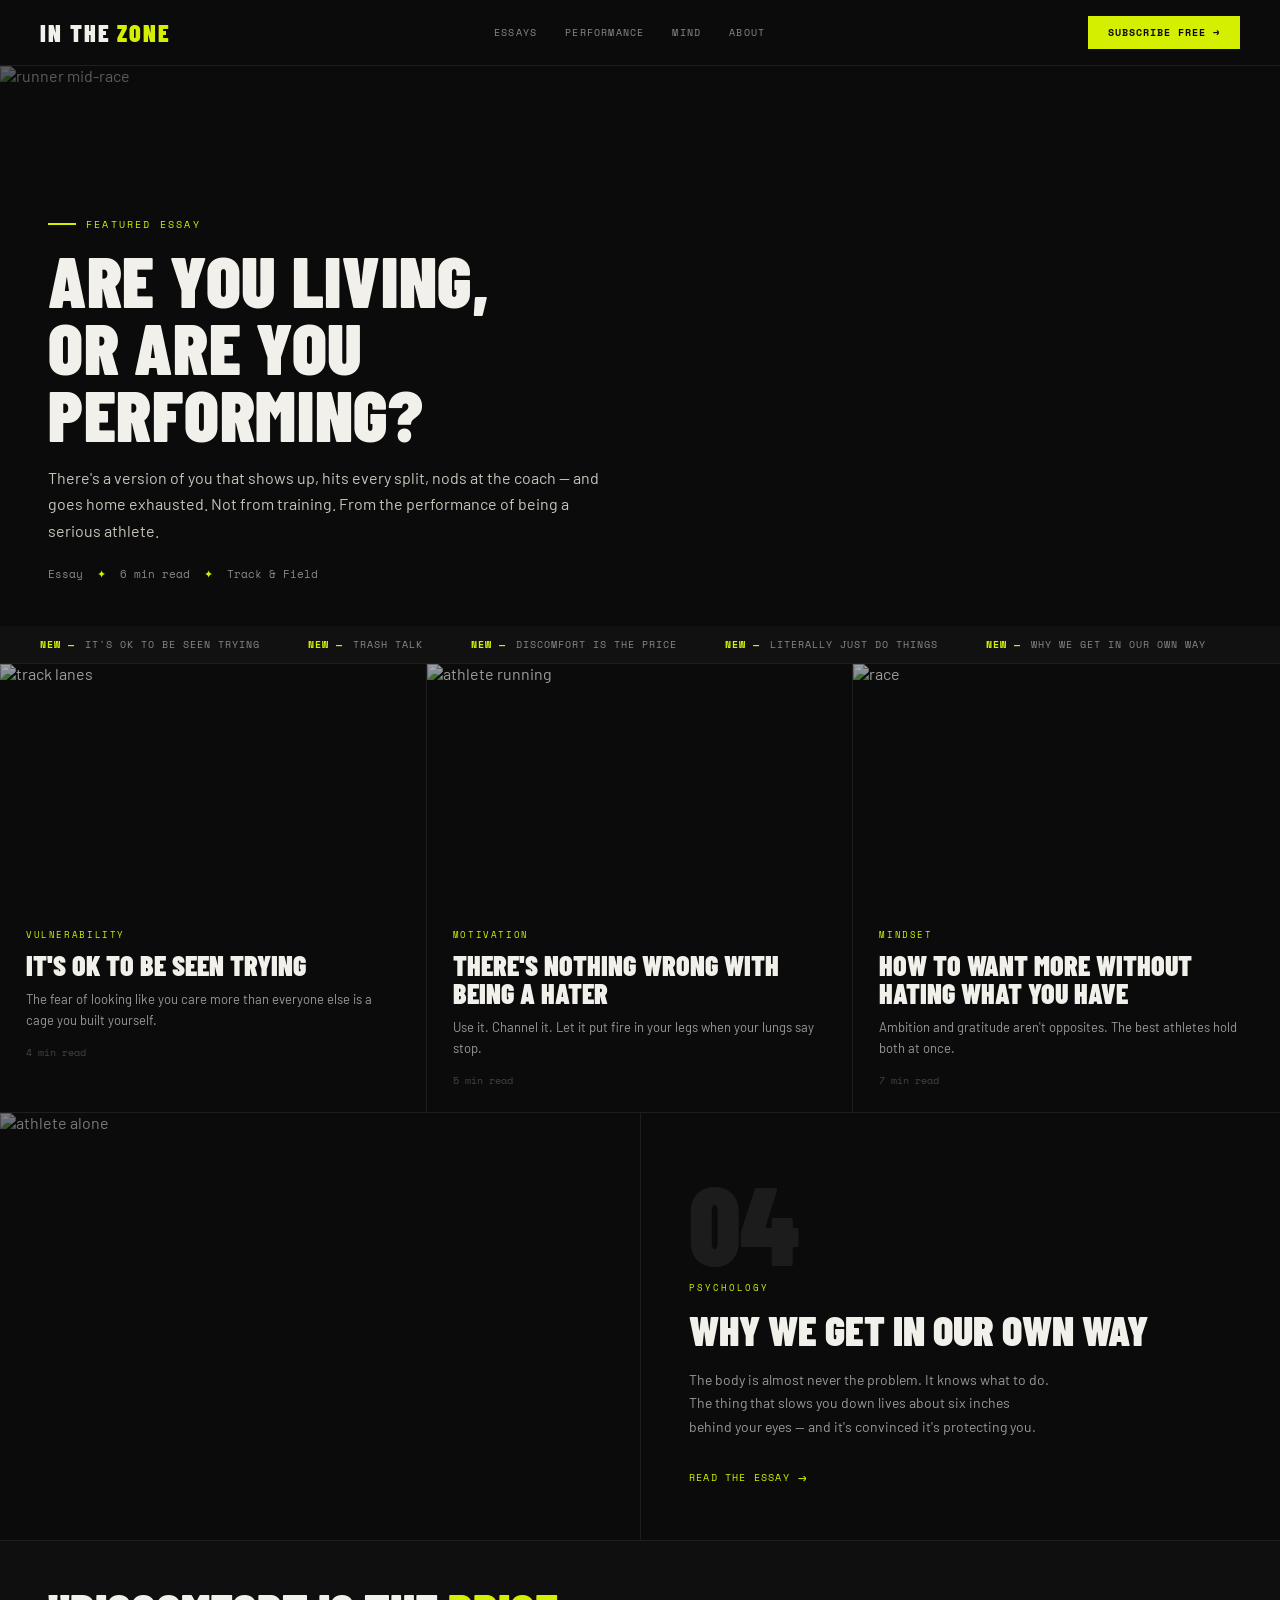
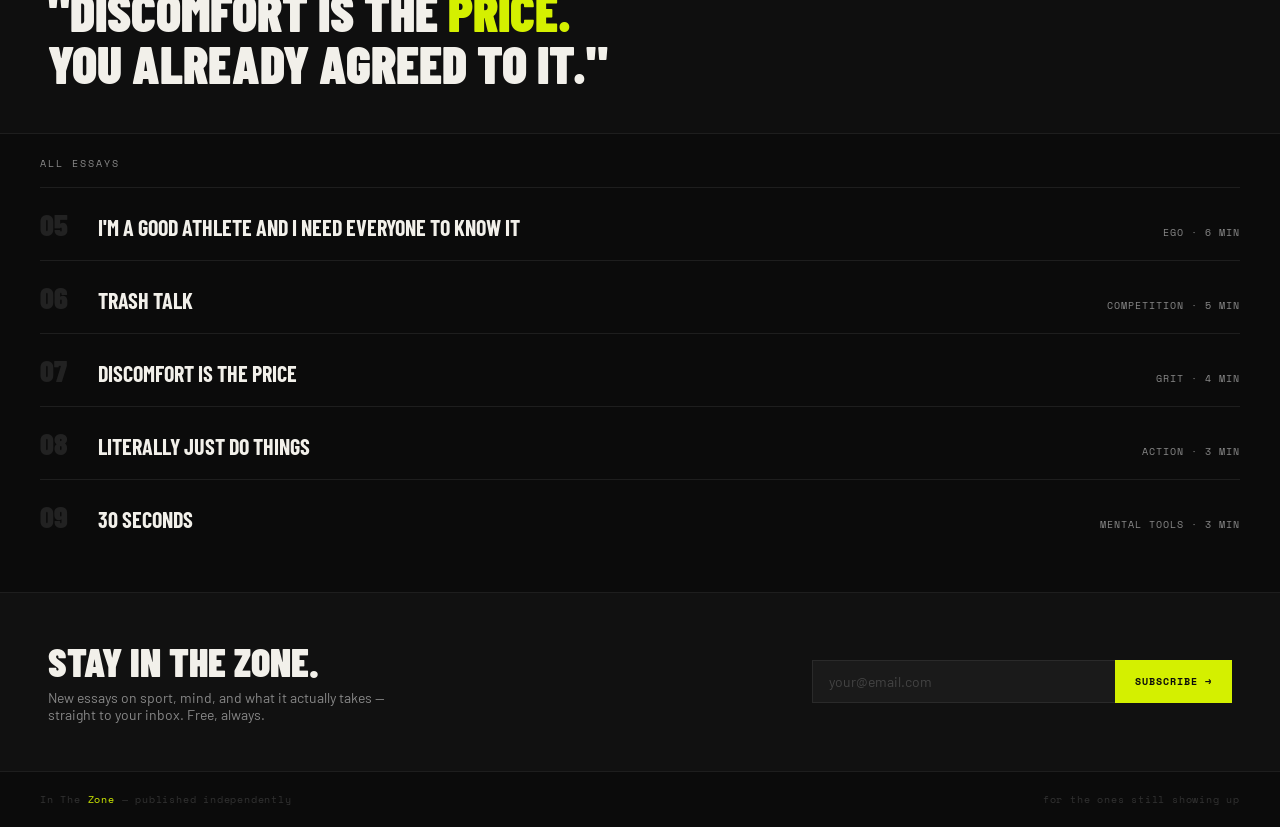
==== index.html @ bfe26958 "Rename Inthezoneclaudedraft.html to index.html" ====
<!DOCTYPE html>
<html lang="en">
<head>
<meta charset="UTF-8">
<meta name="viewport" content="width=device-width, initial-scale=1.0">
<title>In The Zone</title>
<link href="https://fonts.googleapis.com/css2?family=Barlow+Condensed:wght@400;700;900&family=Barlow:ital,wght@0,400;0,500;1,400&family=Space+Mono&display=swap" rel="stylesheet">
<style>
*,*::before,*::after{box-sizing:border-box;margin:0;padding:0}
:root{
  --bg:#0b0b0b;
  --zap:#d4f000;
  --white:#f2f0ea;
  --muted:#888;
  --rule:#1e1e1e;
}
body{background:var(--bg);color:var(--white);font-family:'Barlow',sans-serif;}
a{text-decoration:none;color:inherit;}

/* NAV */
nav{
  display:flex;align-items:center;justify-content:space-between;
  padding:16px 40px;border-bottom:1px solid var(--rule);
}
.wordmark{
  font-family:'Barlow Condensed',sans-serif;font-weight:900;
  font-size:24px;letter-spacing:0.08em;text-transform:uppercase;
}
.wordmark span{color:var(--zap);}
.navlinks{display:flex;gap:28px;}
.navlinks a{
  font-family:'Space Mono',monospace;font-size:10px;
  letter-spacing:0.12em;text-transform:uppercase;color:var(--muted);
  transition:color 0.15s;
}
.navlinks a:hover{color:var(--white);}
.sub-btn{
  font-family:'Space Mono',monospace;font-size:10px;font-weight:700;
  letter-spacing:0.1em;text-transform:uppercase;
  background:var(--zap);color:#0b0b0b;
  padding:9px 20px;border:none;cursor:pointer;
}
.sub-btn:hover{background:#c2e000;}

/* HERO */
.hero{position:relative;width:100%;height:560px;overflow:hidden;}
.hero img{
  width:100%;height:100%;object-fit:cover;object-position:center 25%;
  filter:brightness(0.38);display:block;
}
.hero-overlay{
  position:absolute;bottom:0;left:0;right:0;
  padding:0 48px 44px;
  background:linear-gradient(to top,#0b0b0b 0%,rgba(11,11,11,0.6) 50%,transparent 100%);
}
.hero-tag{
  font-family:'Space Mono',monospace;font-size:10px;letter-spacing:0.22em;
  text-transform:uppercase;color:var(--zap);margin-bottom:14px;
  display:flex;align-items:center;gap:10px;
}
.hero-tag::before{content:'';width:28px;height:2px;background:var(--zap);}
.hero-hed{
  font-family:'Barlow Condensed',sans-serif;font-weight:900;
  font-size:72px;line-height:0.93;letter-spacing:0.01em;
  text-transform:uppercase;color:var(--white);
  margin-bottom:18px;max-width:720px;
}
.hero-dek{
  font-size:16px;line-height:1.65;color:#c8c5bb;
  max-width:560px;margin-bottom:22px;
}
.hero-meta{
  font-family:'Space Mono',monospace;font-size:11px;color:var(--muted);
  display:flex;gap:14px;align-items:center;
}
.hero-meta .dot{color:var(--zap);}

/* TICKER */
.ticker{
  background:#111;border-bottom:1px solid var(--rule);
  padding:11px 40px;
  display:flex;gap:48px;overflow:hidden;
}
.ticker-item{
  font-family:'Space Mono',monospace;font-size:10px;
  letter-spacing:0.1em;text-transform:uppercase;
  color:var(--muted);white-space:nowrap;
  display:flex;align-items:center;gap:10px;
}
.ticker-item b{color:var(--zap);}

/* 3-COL CARDS */
.cards{display:grid;grid-template-columns:1fr 1fr 1fr;border-bottom:1px solid var(--rule);}
.card{border-right:1px solid var(--rule);overflow:hidden;cursor:pointer;}
.card:last-child{border-right:none;}
.card-img{width:100%;height:240px;overflow:hidden;}
.card-img img{
  width:100%;height:100%;object-fit:cover;
  filter:brightness(0.65) saturate(0.85);
  display:block;transition:transform 0.5s;
}
.card:hover .card-img img{transform:scale(1.05);}
.card-body{padding:24px 26px;}
.card-tag{
  font-family:'Space Mono',monospace;font-size:9px;
  letter-spacing:0.18em;text-transform:uppercase;
  color:var(--zap);margin-bottom:10px;
}
.card-hed{
  font-family:'Barlow Condensed',sans-serif;font-weight:900;
  font-size:28px;line-height:1.0;text-transform:uppercase;
  color:var(--white);margin-bottom:10px;
}
.card-dek{font-size:13px;line-height:1.6;color:#999;}
.card-meta{font-family:'Space Mono',monospace;font-size:10px;color:#444;margin-top:14px;}

/* SPLIT FEATURE */
.split{display:grid;grid-template-columns:1fr 1fr;border-bottom:1px solid var(--rule);}
.split-img{height:420px;overflow:hidden;}
.split-img img{
  width:100%;height:100%;object-fit:cover;
  filter:brightness(0.5) saturate(0.8);display:block;
}
.split-body{
  padding:52px 48px;border-left:1px solid var(--rule);
  display:flex;flex-direction:column;justify-content:center;
}
.split-bignum{
  font-family:'Barlow Condensed',sans-serif;font-weight:900;
  font-size:112px;line-height:1;color:#1c1c1c;margin-bottom:4px;
}
.split-tag{
  font-family:'Space Mono',monospace;font-size:9px;letter-spacing:0.22em;
  text-transform:uppercase;color:var(--zap);margin-bottom:14px;
}
.split-hed{
  font-family:'Barlow Condensed',sans-serif;font-weight:900;
  font-size:42px;line-height:1.0;text-transform:uppercase;
  color:var(--white);margin-bottom:18px;
}
.split-dek{font-size:14px;line-height:1.7;color:#999;max-width:360px;}
.split-link{
  margin-top:28px;font-family:'Space Mono',monospace;font-size:10px;
  letter-spacing:0.12em;text-transform:uppercase;color:var(--zap);
  display:flex;align-items:center;gap:8px;
}
.split-link::after{content:'→';font-size:14px;}

/* QUOTE BAND */
.quote-band{
  padding:44px 48px;border-bottom:1px solid var(--rule);
  background:#0f0f0f;
}
.quote-band blockquote{
  font-family:'Barlow Condensed',sans-serif;font-weight:900;
  font-size:52px;line-height:1.0;text-transform:uppercase;
  color:var(--white);max-width:980px;
}
.quote-band blockquote em{color:var(--zap);font-style:normal;}

/* ESSAY LIST */
.list-section{padding:0 40px 40px;border-bottom:1px solid var(--rule);}
.list-label{
  font-family:'Space Mono',monospace;font-size:10px;letter-spacing:0.2em;
  text-transform:uppercase;color:var(--muted);
  padding:22px 0 16px;border-bottom:1px solid var(--rule);
}
.list-row{
  display:flex;align-items:baseline;gap:20px;
  padding:18px 0;border-bottom:1px solid var(--rule);
  cursor:pointer;transition:opacity 0.15s;
}
.list-row:hover{opacity:0.65;}
.list-row:last-child{border-bottom:none;}
.list-n{
  font-family:'Barlow Condensed',sans-serif;font-weight:900;
  font-size:30px;color:#222;min-width:38px;
}
.list-hed{
  font-family:'Barlow Condensed',sans-serif;font-weight:700;
  font-size:22px;text-transform:uppercase;color:var(--white);flex:1;
}
.list-tag{
  font-family:'Space Mono',monospace;font-size:10px;
  color:var(--muted);text-transform:uppercase;
  letter-spacing:0.1em;white-space:nowrap;
}

/* SUBSCRIBE STRIP */
.sub-strip{
  padding:48px 48px;border-bottom:1px solid var(--rule);
  display:flex;align-items:center;justify-content:space-between;gap:40px;
  background:#111;
}
.sub-strip-left h2{
  font-family:'Barlow Condensed',sans-serif;font-weight:900;
  font-size:40px;text-transform:uppercase;color:var(--white);
  line-height:1;margin-bottom:8px;
}
.sub-strip-left p{font-size:14px;color:#888;max-width:360px;}
.sub-form{display:flex;gap:0;flex:1;max-width:420px;}
.sub-form input{
  flex:1;padding:12px 16px;background:#1a1a1a;
  border:1px solid #2a2a2a;border-right:none;
  color:var(--white);font-family:'Barlow',sans-serif;font-size:14px;
  outline:none;
}
.sub-form input::placeholder{color:#444;}
.sub-form button{
  background:var(--zap);color:#0b0b0b;
  font-family:'Space Mono',monospace;font-size:10px;font-weight:700;
  letter-spacing:0.1em;text-transform:uppercase;
  padding:12px 20px;border:none;cursor:pointer;white-space:nowrap;
}

/* FOOTER */
footer{
  padding:20px 40px;
  display:flex;justify-content:space-between;align-items:center;
}
footer p{font-family:'Space Mono',monospace;font-size:10px;color:#333;letter-spacing:0.08em;}
footer .zap{color:var(--zap);}
</style>
</head>
<body>

<nav>
  <a href="#" class="wordmark">In The <span>Zone</span></a>
  <div class="navlinks">
    <a href="#">Essays</a>
    <a href="#">Performance</a>
    <a href="#">Mind</a>
    <a href="#">About</a>
  </div>
  <button class="sub-btn">Subscribe free →</button>
</nav>

<div class="hero">
  <img src="https://images.unsplash.com/photo-1552674605-db6ffd4facb5?w=1600&q=85" alt="runner mid-race" />
  <div class="hero-overlay">
    <div class="hero-tag">Featured Essay</div>
    <h1 class="hero-hed">Are You Living,<br>or Are You<br>Performing?</h1>
    <p class="hero-dek">There's a version of you that shows up, hits every split, nods at the coach — and goes home exhausted. Not from training. From the performance of being a serious athlete.</p>
    <div class="hero-meta">
      <span>Essay</span>
      <span class="dot">✦</span>
      <span>6 min read</span>
      <span class="dot">✦</span>
      <span>Track & Field</span>
    </div>
  </div>
</div>

<div class="ticker">
  <div class="ticker-item"><b>New —</b> It's OK to be seen trying</div>
  <div class="ticker-item"><b>New —</b> Trash talk</div>
  <div class="ticker-item"><b>New —</b> Discomfort is the price</div>
  <div class="ticker-item"><b>New —</b> Literally just do things</div>
  <div class="ticker-item"><b>New —</b> Why we get in our own way</div>
</div>

<div class="cards">
  <div class="card">
    <div class="card-img">
      <img src="https://images.unsplash.com/photo-1461897104016-0b3b00cc81ee?w=700&q=80" alt="track lanes" />
    </div>
    <div class="card-body">
      <div class="card-tag">Vulnerability</div>
      <h3 class="card-hed">It's OK to Be Seen Trying</h3>
      <p class="card-dek">The fear of looking like you care more than everyone else is a cage you built yourself.</p>
      <div class="card-meta">4 min read</div>
    </div>
  </div>
  <div class="card">
    <div class="card-img">
      <img src="https://images.unsplash.com/photo-1476480862126-209bfaa8edc8?w=700&q=80" alt="athlete running" />
    </div>
    <div class="card-body">
      <div class="card-tag">Motivation</div>
      <h3 class="card-hed">There's Nothing Wrong With Being a Hater</h3>
      <p class="card-dek">Use it. Channel it. Let it put fire in your legs when your lungs say stop.</p>
      <div class="card-meta">5 min read</div>
    </div>
  </div>
  <div class="card">
    <div class="card-img">
      <img src="https://images.unsplash.com/photo-1571008887538-b36bb32f4571?w=700&q=80" alt="race" />
    </div>
    <div class="card-body">
      <div class="card-tag">Mindset</div>
      <h3 class="card-hed">How to Want More Without Hating What You Have</h3>
      <p class="card-dek">Ambition and gratitude aren't opposites. The best athletes hold both at once.</p>
      <div class="card-meta">7 min read</div>
    </div>
  </div>
</div>

<div class="split">
  <div class="split-img">
    <img src="https://images.unsplash.com/photo-1434682881908-b43d0467b798?w=900&q=80" alt="athlete alone" />
  </div>
  <div class="split-body">
    <div class="split-bignum">04</div>
    <div class="split-tag">Psychology</div>
    <h2 class="split-hed">Why We Get In Our Own Way</h2>
    <p class="split-dek">The body is almost never the problem. It knows what to do. The thing that slows you down lives about six inches behind your eyes — and it's convinced it's protecting you.</p>
    <div class="split-link">Read the essay</div>
  </div>
</div>

<div class="quote-band">
  <blockquote>"Discomfort is the <em>price.</em><br>You already agreed to it."</blockquote>
</div>

<div class="list-section">
  <div class="list-label">All Essays</div>
  <div class="list-row">
    <div class="list-n">05</div>
    <div class="list-hed">I'm a Good Athlete and I Need Everyone to Know It</div>
    <div class="list-tag">Ego · 6 min</div>
  </div>
  <div class="list-row">
    <div class="list-n">06</div>
    <div class="list-hed">Trash Talk</div>
    <div class="list-tag">Competition · 5 min</div>
  </div>
  <div class="list-row">
    <div class="list-n">07</div>
    <div class="list-hed">Discomfort Is the Price</div>
    <div class="list-tag">Grit · 4 min</div>
  </div>
  <div class="list-row">
    <div class="list-n">08</div>
    <div class="list-hed">Literally Just Do Things</div>
    <div class="list-tag">Action · 3 min</div>
  </div>
  <div class="list-row">
    <div class="list-n">09</div>
    <div class="list-hed">30 Seconds</div>
    <div class="list-tag">Mental Tools · 3 min</div>
  </div>
</div>

<div class="sub-strip">
  <div class="sub-strip-left">
    <h2>Stay in the zone.</h2>
    <p>New essays on sport, mind, and what it actually takes — straight to your inbox. Free, always.</p>
  </div>
  <div class="sub-form">
    <input type="email" placeholder="your@email.com" />
    <button>Subscribe →</button>
  </div>
</div>

<footer>
  <p>In The <span class="zap">Zone</span> — published independently</p>
  <p>for the ones still showing up</p>
</footer>

</body>
</html>
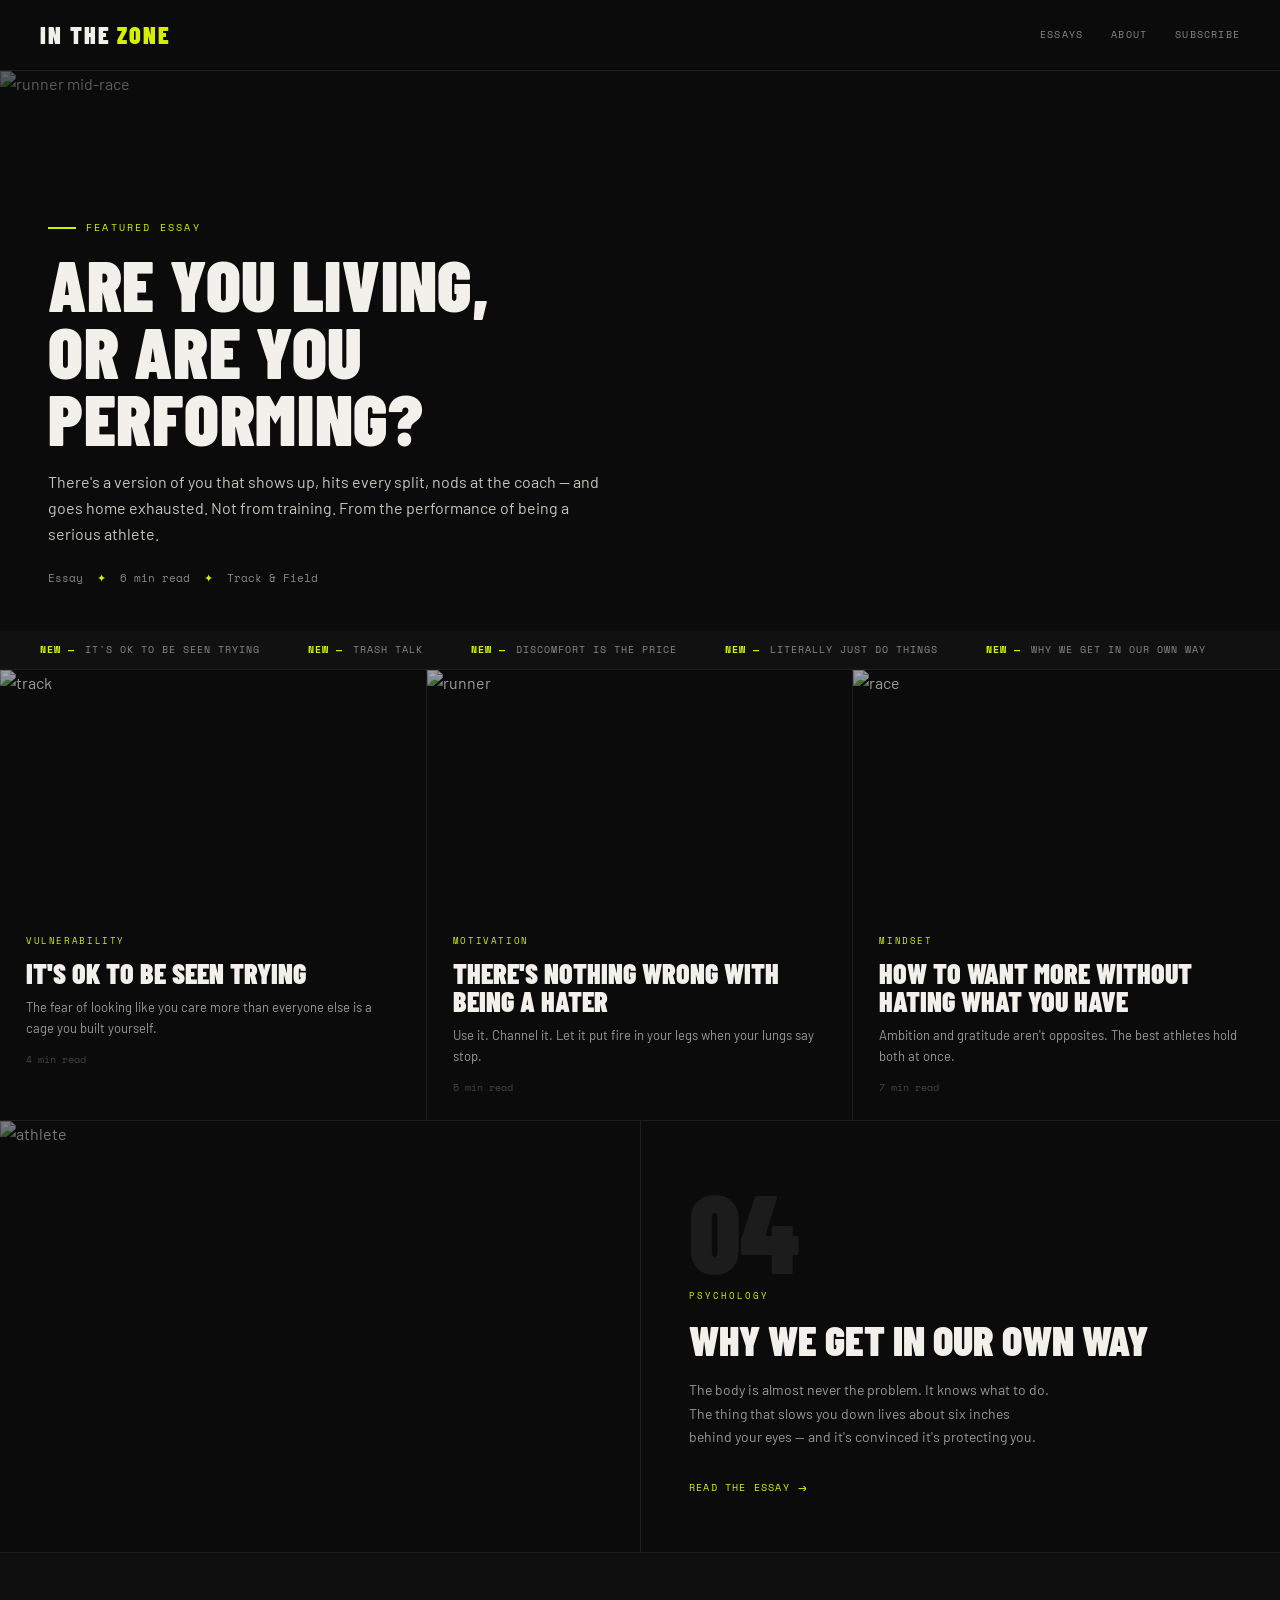
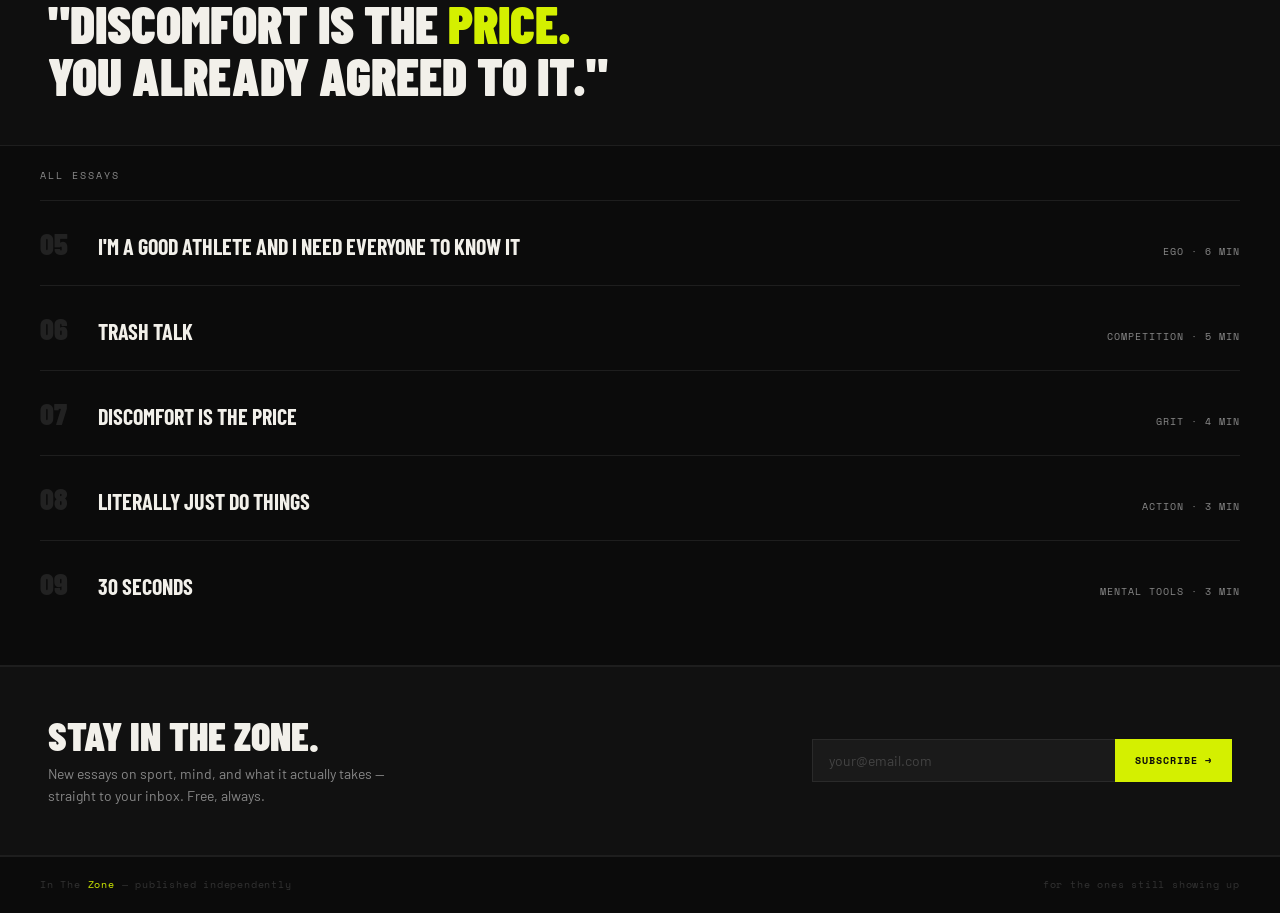
==== commit 439c7f2e: "Add files via upload" ====
--- a/index.html
+++ b/index.html
@@ -4,53 +4,12 @@
 <meta charset="UTF-8">
 <meta name="viewport" content="width=device-width, initial-scale=1.0">
 <title>In The Zone</title>
-<link href="https://fonts.googleapis.com/css2?family=Barlow+Condensed:wght@400;700;900&family=Barlow:ital,wght@0,400;0,500;1,400&family=Space+Mono&display=swap" rel="stylesheet">
+<link rel="stylesheet" href="style.css">
 <style>
-*,*::before,*::after{box-sizing:border-box;margin:0;padding:0}
-:root{
-  --bg:#0b0b0b;
-  --zap:#d4f000;
-  --white:#f2f0ea;
-  --muted:#888;
-  --rule:#1e1e1e;
-}
-body{background:var(--bg);color:var(--white);font-family:'Barlow',sans-serif;}
-a{text-decoration:none;color:inherit;}
-
-/* NAV */
-nav{
-  display:flex;align-items:center;justify-content:space-between;
-  padding:16px 40px;border-bottom:1px solid var(--rule);
-}
-.wordmark{
-  font-family:'Barlow Condensed',sans-serif;font-weight:900;
-  font-size:24px;letter-spacing:0.08em;text-transform:uppercase;
-}
-.wordmark span{color:var(--zap);}
-.navlinks{display:flex;gap:28px;}
-.navlinks a{
-  font-family:'Space Mono',monospace;font-size:10px;
-  letter-spacing:0.12em;text-transform:uppercase;color:var(--muted);
-  transition:color 0.15s;
-}
-.navlinks a:hover{color:var(--white);}
-.sub-btn{
-  font-family:'Space Mono',monospace;font-size:10px;font-weight:700;
-  letter-spacing:0.1em;text-transform:uppercase;
-  background:var(--zap);color:#0b0b0b;
-  padding:9px 20px;border:none;cursor:pointer;
-}
-.sub-btn:hover{background:#c2e000;}
-
-/* HERO */
 .hero{position:relative;width:100%;height:560px;overflow:hidden;}
-.hero img{
-  width:100%;height:100%;object-fit:cover;object-position:center 25%;
-  filter:brightness(0.38);display:block;
-}
+.hero img{width:100%;height:100%;object-fit:cover;object-position:center 25%;filter:brightness(0.38);display:block;}
 .hero-overlay{
-  position:absolute;bottom:0;left:0;right:0;
-  padding:0 48px 44px;
+  position:absolute;bottom:0;left:0;right:0;padding:0 48px 44px;
   background:linear-gradient(to top,#0b0b0b 0%,rgba(11,11,11,0.6) 50%,transparent 100%);
 }
 .hero-tag{
@@ -62,177 +21,62 @@
 .hero-hed{
   font-family:'Barlow Condensed',sans-serif;font-weight:900;
   font-size:72px;line-height:0.93;letter-spacing:0.01em;
-  text-transform:uppercase;color:var(--white);
-  margin-bottom:18px;max-width:720px;
+  text-transform:uppercase;color:var(--white);margin-bottom:18px;max-width:720px;
 }
-.hero-dek{
-  font-size:16px;line-height:1.65;color:#c8c5bb;
-  max-width:560px;margin-bottom:22px;
-}
-.hero-meta{
-  font-family:'Space Mono',monospace;font-size:11px;color:var(--muted);
-  display:flex;gap:14px;align-items:center;
-}
+.hero-dek{font-size:16px;line-height:1.65;color:#c8c5bb;max-width:560px;margin-bottom:22px;}
+.hero-meta{font-family:'Space Mono',monospace;font-size:11px;color:var(--muted);display:flex;gap:14px;align-items:center;}
 .hero-meta .dot{color:var(--zap);}
 
-/* TICKER */
-.ticker{
-  background:#111;border-bottom:1px solid var(--rule);
-  padding:11px 40px;
-  display:flex;gap:48px;overflow:hidden;
-}
-.ticker-item{
-  font-family:'Space Mono',monospace;font-size:10px;
-  letter-spacing:0.1em;text-transform:uppercase;
-  color:var(--muted);white-space:nowrap;
-  display:flex;align-items:center;gap:10px;
-}
+.ticker{background:#111;border-bottom:1px solid var(--rule);padding:11px 40px;display:flex;gap:48px;overflow:hidden;}
+.ticker-item{font-family:'Space Mono',monospace;font-size:10px;letter-spacing:0.1em;text-transform:uppercase;color:var(--muted);white-space:nowrap;display:flex;align-items:center;gap:10px;}
 .ticker-item b{color:var(--zap);}
 
-/* 3-COL CARDS */
 .cards{display:grid;grid-template-columns:1fr 1fr 1fr;border-bottom:1px solid var(--rule);}
 .card{border-right:1px solid var(--rule);overflow:hidden;cursor:pointer;}
 .card:last-child{border-right:none;}
 .card-img{width:100%;height:240px;overflow:hidden;}
-.card-img img{
-  width:100%;height:100%;object-fit:cover;
-  filter:brightness(0.65) saturate(0.85);
-  display:block;transition:transform 0.5s;
-}
+.card-img img{width:100%;height:100%;object-fit:cover;filter:brightness(0.65) saturate(0.85);display:block;transition:transform 0.5s;}
 .card:hover .card-img img{transform:scale(1.05);}
 .card-body{padding:24px 26px;}
-.card-tag{
-  font-family:'Space Mono',monospace;font-size:9px;
-  letter-spacing:0.18em;text-transform:uppercase;
-  color:var(--zap);margin-bottom:10px;
-}
-.card-hed{
-  font-family:'Barlow Condensed',sans-serif;font-weight:900;
-  font-size:28px;line-height:1.0;text-transform:uppercase;
-  color:var(--white);margin-bottom:10px;
-}
+.card-tag{font-family:'Space Mono',monospace;font-size:9px;letter-spacing:0.18em;text-transform:uppercase;color:var(--zap);margin-bottom:10px;}
+.card-hed{font-family:'Barlow Condensed',sans-serif;font-weight:900;font-size:28px;line-height:1.0;text-transform:uppercase;color:var(--white);margin-bottom:10px;}
 .card-dek{font-size:13px;line-height:1.6;color:#999;}
 .card-meta{font-family:'Space Mono',monospace;font-size:10px;color:#444;margin-top:14px;}
 
-/* SPLIT FEATURE */
 .split{display:grid;grid-template-columns:1fr 1fr;border-bottom:1px solid var(--rule);}
 .split-img{height:420px;overflow:hidden;}
-.split-img img{
-  width:100%;height:100%;object-fit:cover;
-  filter:brightness(0.5) saturate(0.8);display:block;
-}
-.split-body{
-  padding:52px 48px;border-left:1px solid var(--rule);
-  display:flex;flex-direction:column;justify-content:center;
-}
-.split-bignum{
-  font-family:'Barlow Condensed',sans-serif;font-weight:900;
-  font-size:112px;line-height:1;color:#1c1c1c;margin-bottom:4px;
-}
-.split-tag{
-  font-family:'Space Mono',monospace;font-size:9px;letter-spacing:0.22em;
-  text-transform:uppercase;color:var(--zap);margin-bottom:14px;
-}
-.split-hed{
-  font-family:'Barlow Condensed',sans-serif;font-weight:900;
-  font-size:42px;line-height:1.0;text-transform:uppercase;
-  color:var(--white);margin-bottom:18px;
-}
+.split-img img{width:100%;height:100%;object-fit:cover;filter:brightness(0.5) saturate(0.8);display:block;}
+.split-body{padding:52px 48px;border-left:1px solid var(--rule);display:flex;flex-direction:column;justify-content:center;}
+.split-bignum{font-family:'Barlow Condensed',sans-serif;font-weight:900;font-size:112px;line-height:1;color:#1c1c1c;margin-bottom:4px;}
+.split-tag{font-family:'Space Mono',monospace;font-size:9px;letter-spacing:0.22em;text-transform:uppercase;color:var(--zap);margin-bottom:14px;}
+.split-hed{font-family:'Barlow Condensed',sans-serif;font-weight:900;font-size:42px;line-height:1.0;text-transform:uppercase;color:var(--white);margin-bottom:18px;}
 .split-dek{font-size:14px;line-height:1.7;color:#999;max-width:360px;}
-.split-link{
-  margin-top:28px;font-family:'Space Mono',monospace;font-size:10px;
-  letter-spacing:0.12em;text-transform:uppercase;color:var(--zap);
-  display:flex;align-items:center;gap:8px;
-}
+.split-link{margin-top:28px;font-family:'Space Mono',monospace;font-size:10px;letter-spacing:0.12em;text-transform:uppercase;color:var(--zap);display:flex;align-items:center;gap:8px;}
 .split-link::after{content:'→';font-size:14px;}
 
-/* QUOTE BAND */
-.quote-band{
-  padding:44px 48px;border-bottom:1px solid var(--rule);
-  background:#0f0f0f;
-}
-.quote-band blockquote{
-  font-family:'Barlow Condensed',sans-serif;font-weight:900;
-  font-size:52px;line-height:1.0;text-transform:uppercase;
-  color:var(--white);max-width:980px;
-}
+.quote-band{padding:44px 48px;border-bottom:1px solid var(--rule);background:#0f0f0f;}
+.quote-band blockquote{font-family:'Barlow Condensed',sans-serif;font-weight:900;font-size:52px;line-height:1.0;text-transform:uppercase;color:var(--white);max-width:980px;}
 .quote-band blockquote em{color:var(--zap);font-style:normal;}
 
-/* ESSAY LIST */
 .list-section{padding:0 40px 40px;border-bottom:1px solid var(--rule);}
-.list-label{
-  font-family:'Space Mono',monospace;font-size:10px;letter-spacing:0.2em;
-  text-transform:uppercase;color:var(--muted);
-  padding:22px 0 16px;border-bottom:1px solid var(--rule);
-}
-.list-row{
-  display:flex;align-items:baseline;gap:20px;
-  padding:18px 0;border-bottom:1px solid var(--rule);
-  cursor:pointer;transition:opacity 0.15s;
-}
+.list-label{font-family:'Space Mono',monospace;font-size:10px;letter-spacing:0.2em;text-transform:uppercase;color:var(--muted);padding:22px 0 16px;border-bottom:1px solid var(--rule);}
+.list-row{display:flex;align-items:baseline;gap:20px;padding:18px 0;border-bottom:1px solid var(--rule);cursor:pointer;transition:opacity 0.15s;}
 .list-row:hover{opacity:0.65;}
 .list-row:last-child{border-bottom:none;}
-.list-n{
-  font-family:'Barlow Condensed',sans-serif;font-weight:900;
-  font-size:30px;color:#222;min-width:38px;
-}
-.list-hed{
-  font-family:'Barlow Condensed',sans-serif;font-weight:700;
-  font-size:22px;text-transform:uppercase;color:var(--white);flex:1;
-}
-.list-tag{
-  font-family:'Space Mono',monospace;font-size:10px;
-  color:var(--muted);text-transform:uppercase;
-  letter-spacing:0.1em;white-space:nowrap;
-}
-
-/* SUBSCRIBE STRIP */
-.sub-strip{
-  padding:48px 48px;border-bottom:1px solid var(--rule);
-  display:flex;align-items:center;justify-content:space-between;gap:40px;
-  background:#111;
-}
-.sub-strip-left h2{
-  font-family:'Barlow Condensed',sans-serif;font-weight:900;
-  font-size:40px;text-transform:uppercase;color:var(--white);
-  line-height:1;margin-bottom:8px;
-}
-.sub-strip-left p{font-size:14px;color:#888;max-width:360px;}
-.sub-form{display:flex;gap:0;flex:1;max-width:420px;}
-.sub-form input{
-  flex:1;padding:12px 16px;background:#1a1a1a;
-  border:1px solid #2a2a2a;border-right:none;
-  color:var(--white);font-family:'Barlow',sans-serif;font-size:14px;
-  outline:none;
-}
-.sub-form input::placeholder{color:#444;}
-.sub-form button{
-  background:var(--zap);color:#0b0b0b;
-  font-family:'Space Mono',monospace;font-size:10px;font-weight:700;
-  letter-spacing:0.1em;text-transform:uppercase;
-  padding:12px 20px;border:none;cursor:pointer;white-space:nowrap;
-}
-
-/* FOOTER */
-footer{
-  padding:20px 40px;
-  display:flex;justify-content:space-between;align-items:center;
-}
-footer p{font-family:'Space Mono',monospace;font-size:10px;color:#333;letter-spacing:0.08em;}
-footer .zap{color:var(--zap);}
+.list-n{font-family:'Barlow Condensed',sans-serif;font-weight:900;font-size:30px;color:#222;min-width:38px;}
+.list-hed{font-family:'Barlow Condensed',sans-serif;font-weight:700;font-size:22px;text-transform:uppercase;color:var(--white);flex:1;}
+.list-tag{font-family:'Space Mono',monospace;font-size:10px;color:var(--muted);text-transform:uppercase;letter-spacing:0.1em;white-space:nowrap;}
 </style>
 </head>
 <body>
 
 <nav>
-  <a href="#" class="wordmark">In The <span>Zone</span></a>
+  <a href="index.html" class="wordmark">In The <span>Zone</span></a>
   <div class="navlinks">
-    <a href="#">Essays</a>
-    <a href="#">Performance</a>
-    <a href="#">Mind</a>
-    <a href="#">About</a>
+    <a href="essays.html">Essays</a>
+    <a href="about.html">About</a>
+    <a href="contact.html">Subscribe</a>
   </div>
-  <button class="sub-btn">Subscribe free →</button>
 </nav>
 
 <div class="hero">
@@ -242,10 +86,8 @@
     <h1 class="hero-hed">Are You Living,<br>or Are You<br>Performing?</h1>
     <p class="hero-dek">There's a version of you that shows up, hits every split, nods at the coach — and goes home exhausted. Not from training. From the performance of being a serious athlete.</p>
     <div class="hero-meta">
-      <span>Essay</span>
-      <span class="dot">✦</span>
-      <span>6 min read</span>
-      <span class="dot">✦</span>
+      <span>Essay</span><span class="dot">✦</span>
+      <span>6 min read</span><span class="dot">✦</span>
       <span>Track & Field</span>
     </div>
   </div>
@@ -260,51 +102,43 @@
 </div>
 
 <div class="cards">
-  <div class="card">
-    <div class="card-img">
-      <img src="https://images.unsplash.com/photo-1461897104016-0b3b00cc81ee?w=700&q=80" alt="track lanes" />
-    </div>
+  <a href="essay.html" class="card">
+    <div class="card-img"><img src="https://images.unsplash.com/photo-1461897104016-0b3b00cc81ee?w=700&q=80" alt="track" /></div>
     <div class="card-body">
       <div class="card-tag">Vulnerability</div>
       <h3 class="card-hed">It's OK to Be Seen Trying</h3>
       <p class="card-dek">The fear of looking like you care more than everyone else is a cage you built yourself.</p>
       <div class="card-meta">4 min read</div>
     </div>
-  </div>
-  <div class="card">
-    <div class="card-img">
-      <img src="https://images.unsplash.com/photo-1476480862126-209bfaa8edc8?w=700&q=80" alt="athlete running" />
-    </div>
+  </a>
+  <a href="essay.html" class="card">
+    <div class="card-img"><img src="https://images.unsplash.com/photo-1476480862126-209bfaa8edc8?w=700&q=80" alt="runner" /></div>
     <div class="card-body">
       <div class="card-tag">Motivation</div>
       <h3 class="card-hed">There's Nothing Wrong With Being a Hater</h3>
       <p class="card-dek">Use it. Channel it. Let it put fire in your legs when your lungs say stop.</p>
       <div class="card-meta">5 min read</div>
     </div>
-  </div>
-  <div class="card">
-    <div class="card-img">
-      <img src="https://images.unsplash.com/photo-1571008887538-b36bb32f4571?w=700&q=80" alt="race" />
-    </div>
+  </a>
+  <a href="essay.html" class="card">
+    <div class="card-img"><img src="https://images.unsplash.com/photo-1571008887538-b36bb32f4571?w=700&q=80" alt="race" /></div>
     <div class="card-body">
       <div class="card-tag">Mindset</div>
       <h3 class="card-hed">How to Want More Without Hating What You Have</h3>
       <p class="card-dek">Ambition and gratitude aren't opposites. The best athletes hold both at once.</p>
       <div class="card-meta">7 min read</div>
     </div>
-  </div>
+  </a>
 </div>
 
 <div class="split">
-  <div class="split-img">
-    <img src="https://images.unsplash.com/photo-1434682881908-b43d0467b798?w=900&q=80" alt="athlete alone" />
-  </div>
+  <div class="split-img"><img src="https://images.unsplash.com/photo-1434682881908-b43d0467b798?w=900&q=80" alt="athlete" /></div>
   <div class="split-body">
     <div class="split-bignum">04</div>
     <div class="split-tag">Psychology</div>
     <h2 class="split-hed">Why We Get In Our Own Way</h2>
     <p class="split-dek">The body is almost never the problem. It knows what to do. The thing that slows you down lives about six inches behind your eyes — and it's convinced it's protecting you.</p>
-    <div class="split-link">Read the essay</div>
+    <a href="essay.html" class="split-link">Read the essay</a>
   </div>
 </div>
 
@@ -314,31 +148,31 @@
 
 <div class="list-section">
   <div class="list-label">All Essays</div>
-  <div class="list-row">
+  <a href="essay.html" class="list-row">
     <div class="list-n">05</div>
     <div class="list-hed">I'm a Good Athlete and I Need Everyone to Know It</div>
     <div class="list-tag">Ego · 6 min</div>
-  </div>
-  <div class="list-row">
+  </a>
+  <a href="essay.html" class="list-row">
     <div class="list-n">06</div>
     <div class="list-hed">Trash Talk</div>
     <div class="list-tag">Competition · 5 min</div>
-  </div>
-  <div class="list-row">
+  </a>
+  <a href="essay.html" class="list-row">
     <div class="list-n">07</div>
     <div class="list-hed">Discomfort Is the Price</div>
     <div class="list-tag">Grit · 4 min</div>
-  </div>
-  <div class="list-row">
+  </a>
+  <a href="essay.html" class="list-row">
     <div class="list-n">08</div>
     <div class="list-hed">Literally Just Do Things</div>
     <div class="list-tag">Action · 3 min</div>
-  </div>
-  <div class="list-row">
+  </a>
+  <a href="essay.html" class="list-row">
     <div class="list-n">09</div>
     <div class="list-hed">30 Seconds</div>
     <div class="list-tag">Mental Tools · 3 min</div>
-  </div>
+  </a>
 </div>
 
 <div class="sub-strip">
--- a/style.css
+++ b/style.css
@@ -0,0 +1,87 @@
+@import url('https://fonts.googleapis.com/css2?family=Barlow+Condensed:wght@400;700;900&family=Barlow:ital,wght@0,400;0,500;1,400&family=Space+Mono&display=swap');
+
+*,*::before,*::after{box-sizing:border-box;margin:0;padding:0}
+:root{
+  --bg:#0b0b0b;
+  --zap:#d4f000;
+  --white:#f2f0ea;
+  --muted:#888;
+  --rule:#1e1e1e;
+}
+body{background:var(--bg);color:var(--white);font-family:'Barlow',sans-serif;line-height:1.6;}
+a{text-decoration:none;color:inherit;}
+
+/* NAV */
+nav{
+  display:flex;align-items:center;justify-content:space-between;
+  padding:16px 40px;border-bottom:1px solid var(--rule);
+  position:sticky;top:0;z-index:100;background:var(--bg);
+}
+.wordmark{
+  font-family:'Barlow Condensed',sans-serif;font-weight:900;
+  font-size:24px;letter-spacing:0.08em;text-transform:uppercase;color:var(--white);
+}
+.wordmark span{color:var(--zap);}
+.navlinks{display:flex;gap:28px;}
+.navlinks a{
+  font-family:'Space Mono',monospace;font-size:10px;
+  letter-spacing:0.12em;text-transform:uppercase;color:var(--muted);
+  transition:color 0.15s;
+}
+.navlinks a:hover{color:var(--white);}
+.navlinks a.active{color:var(--white);}
+
+/* FOOTER */
+footer{
+  padding:20px 40px;border-top:1px solid var(--rule);
+  display:flex;justify-content:space-between;align-items:center;margin-top:0;
+}
+footer p{font-family:'Space Mono',monospace;font-size:10px;color:#333;letter-spacing:0.08em;}
+footer .zap{color:var(--zap);}
+
+/* SUBSCRIBE STRIP */
+.sub-strip{
+  padding:48px;border-top:1px solid var(--rule);border-bottom:1px solid var(--rule);
+  display:flex;align-items:center;justify-content:space-between;gap:40px;
+  background:#111;
+}
+.sub-strip-left h2{
+  font-family:'Barlow Condensed',sans-serif;font-weight:900;
+  font-size:40px;text-transform:uppercase;color:var(--white);
+  line-height:1;margin-bottom:8px;
+}
+.sub-strip-left p{font-size:14px;color:#888;max-width:360px;}
+.sub-form{display:flex;flex:1;max-width:420px;}
+.sub-form input{
+  flex:1;padding:12px 16px;background:#1a1a1a;
+  border:1px solid #2a2a2a;border-right:none;
+  color:var(--white);font-family:'Barlow',sans-serif;font-size:14px;outline:none;
+}
+.sub-form input::placeholder{color:#444;}
+.sub-form button{
+  background:var(--zap);color:#0b0b0b;
+  font-family:'Space Mono',monospace;font-size:10px;font-weight:700;
+  letter-spacing:0.1em;text-transform:uppercase;
+  padding:12px 20px;border:none;cursor:pointer;white-space:nowrap;
+}
+.sub-form button:hover{background:#c2e000;}
+
+/* PAGE HEADER */
+.page-header{
+  padding:64px 40px 48px;border-bottom:1px solid var(--rule);
+}
+.page-header-tag{
+  font-family:'Space Mono',monospace;font-size:10px;letter-spacing:0.22em;
+  text-transform:uppercase;color:var(--zap);margin-bottom:14px;
+  display:flex;align-items:center;gap:10px;
+}
+.page-header-tag::before{content:'';width:28px;height:2px;background:var(--zap);}
+.page-header h1{
+  font-family:'Barlow Condensed',sans-serif;font-weight:900;
+  font-size:72px;line-height:0.93;letter-spacing:0.01em;
+  text-transform:uppercase;color:var(--white);max-width:800px;
+}
+.page-header p{
+  font-size:16px;line-height:1.65;color:#aaa;
+  max-width:560px;margin-top:16px;
+}
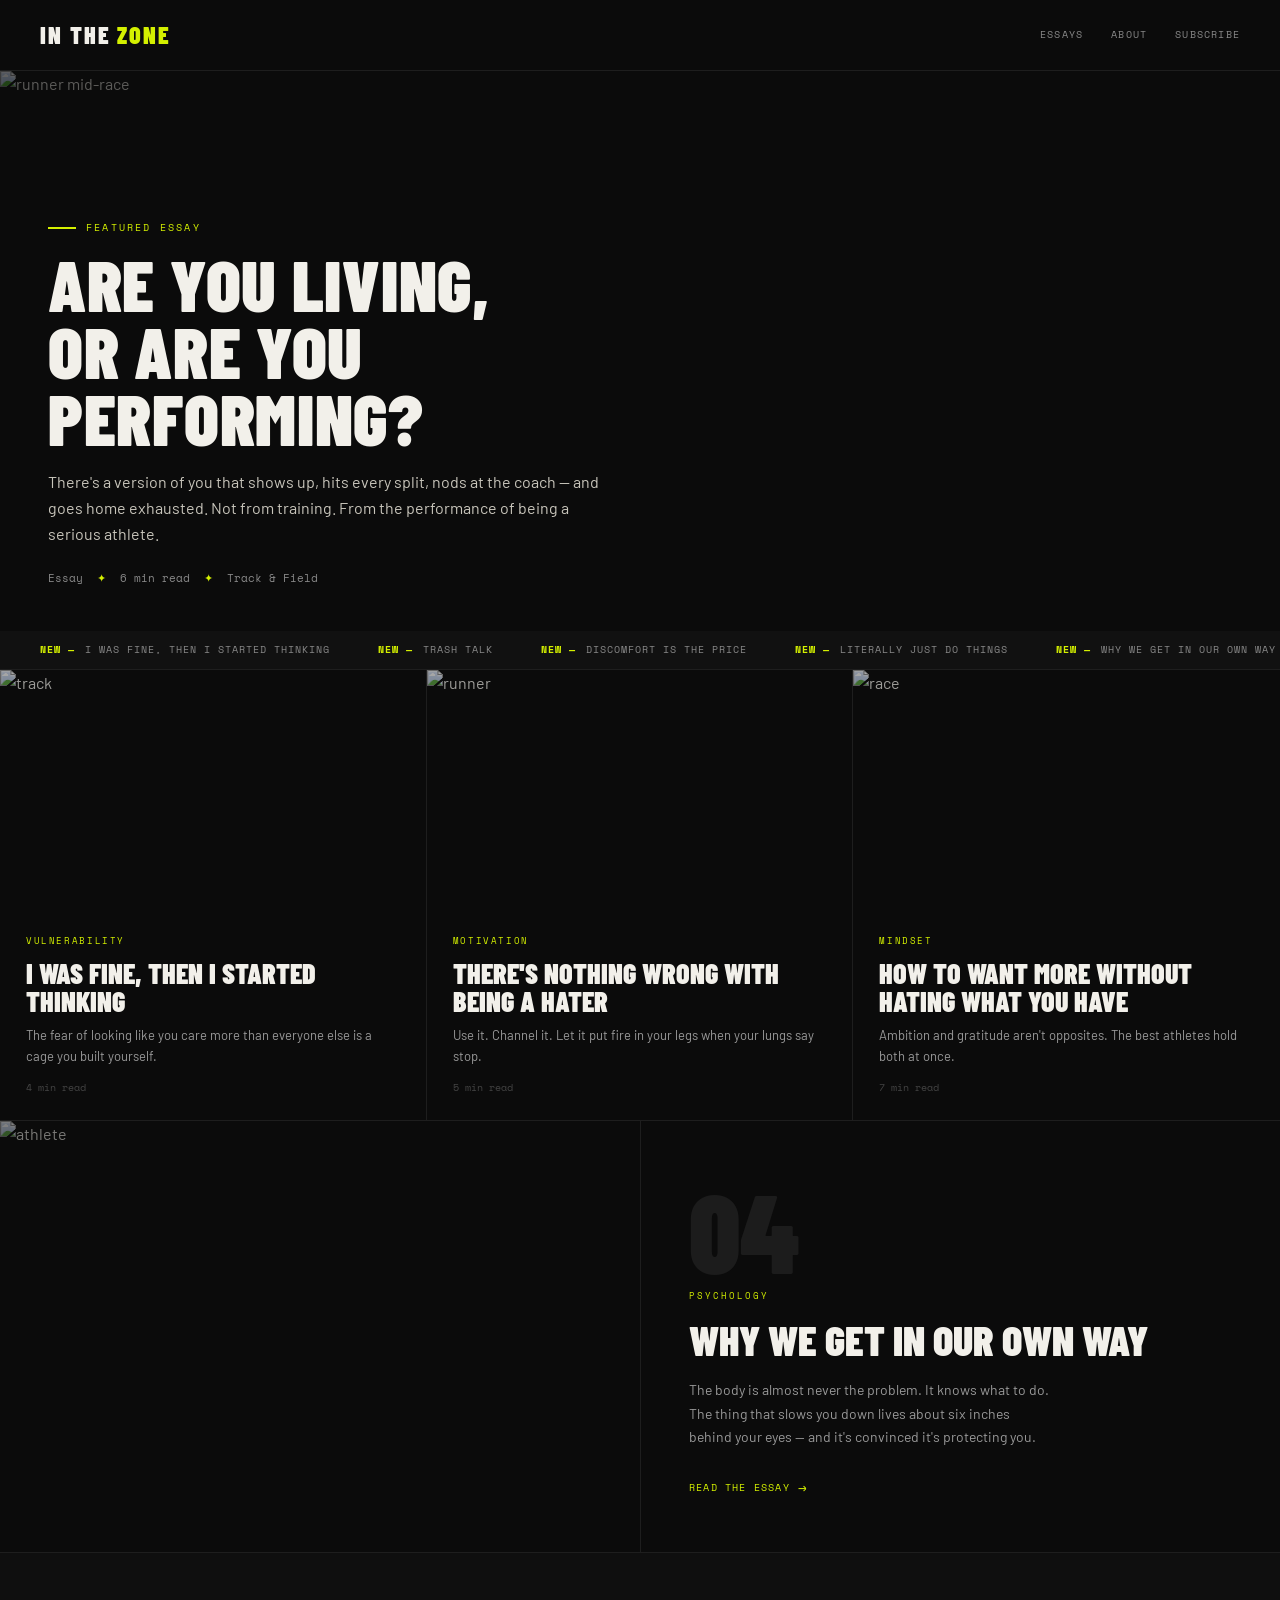
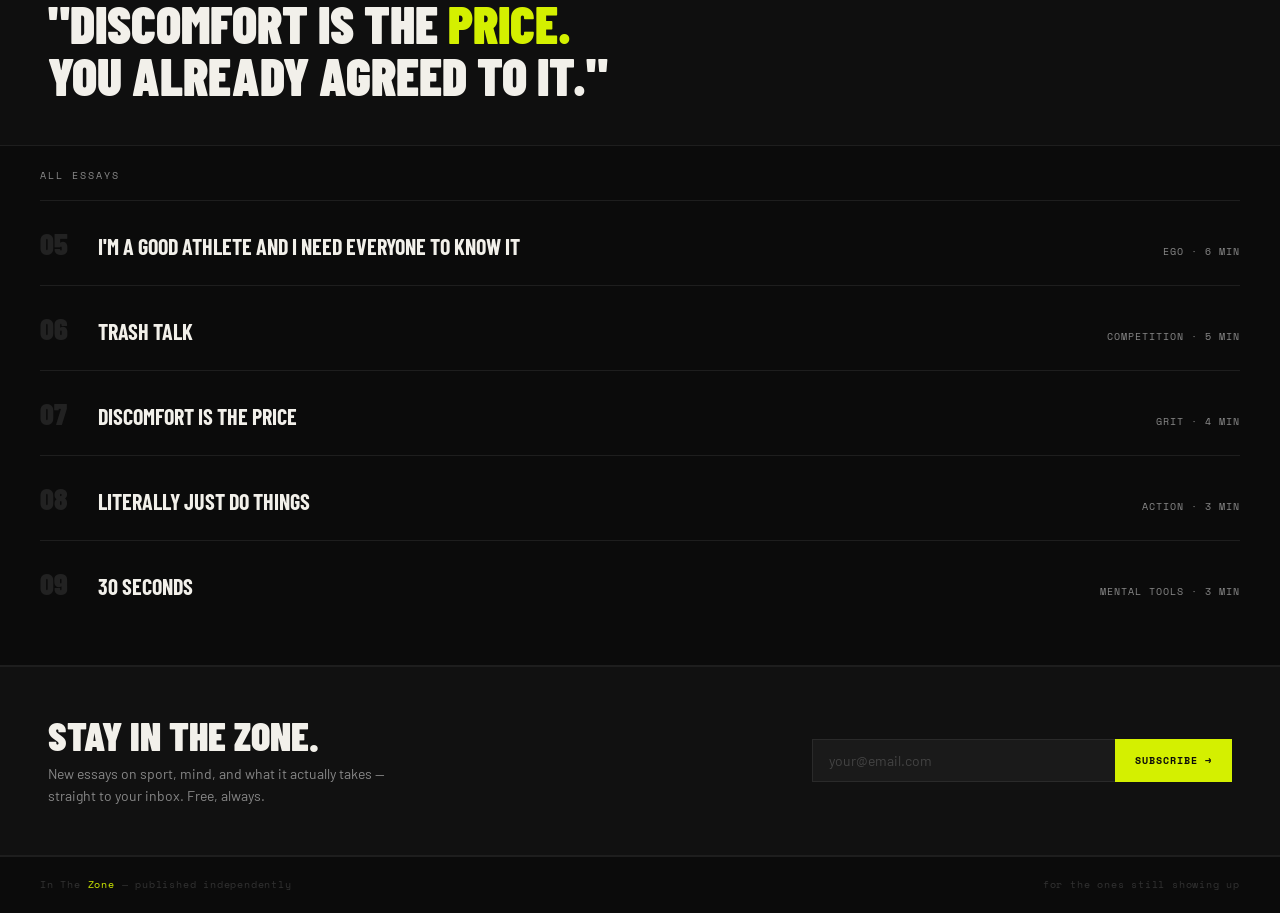
==== commit 2e4c5165: "index.html" ====
--- a/index.html
+++ b/index.html
@@ -94,7 +94,7 @@
 </div>
 
 <div class="ticker">
-  <div class="ticker-item"><b>New —</b> It's OK to be seen trying</div>
+  <div class="ticker-item"><b>New —</b> I Was Fine, Then I Started Thinking</div>
   <div class="ticker-item"><b>New —</b> Trash talk</div>
   <div class="ticker-item"><b>New —</b> Discomfort is the price</div>
   <div class="ticker-item"><b>New —</b> Literally just do things</div>
@@ -106,7 +106,7 @@
     <div class="card-img"><img src="https://images.unsplash.com/photo-1461897104016-0b3b00cc81ee?w=700&q=80" alt="track" /></div>
     <div class="card-body">
       <div class="card-tag">Vulnerability</div>
-      <h3 class="card-hed">It's OK to Be Seen Trying</h3>
+      <h3 class="card-hed">I Was Fine, Then I Started Thinking</h3>
       <p class="card-dek">The fear of looking like you care more than everyone else is a cage you built yourself.</p>
       <div class="card-meta">4 min read</div>
     </div>
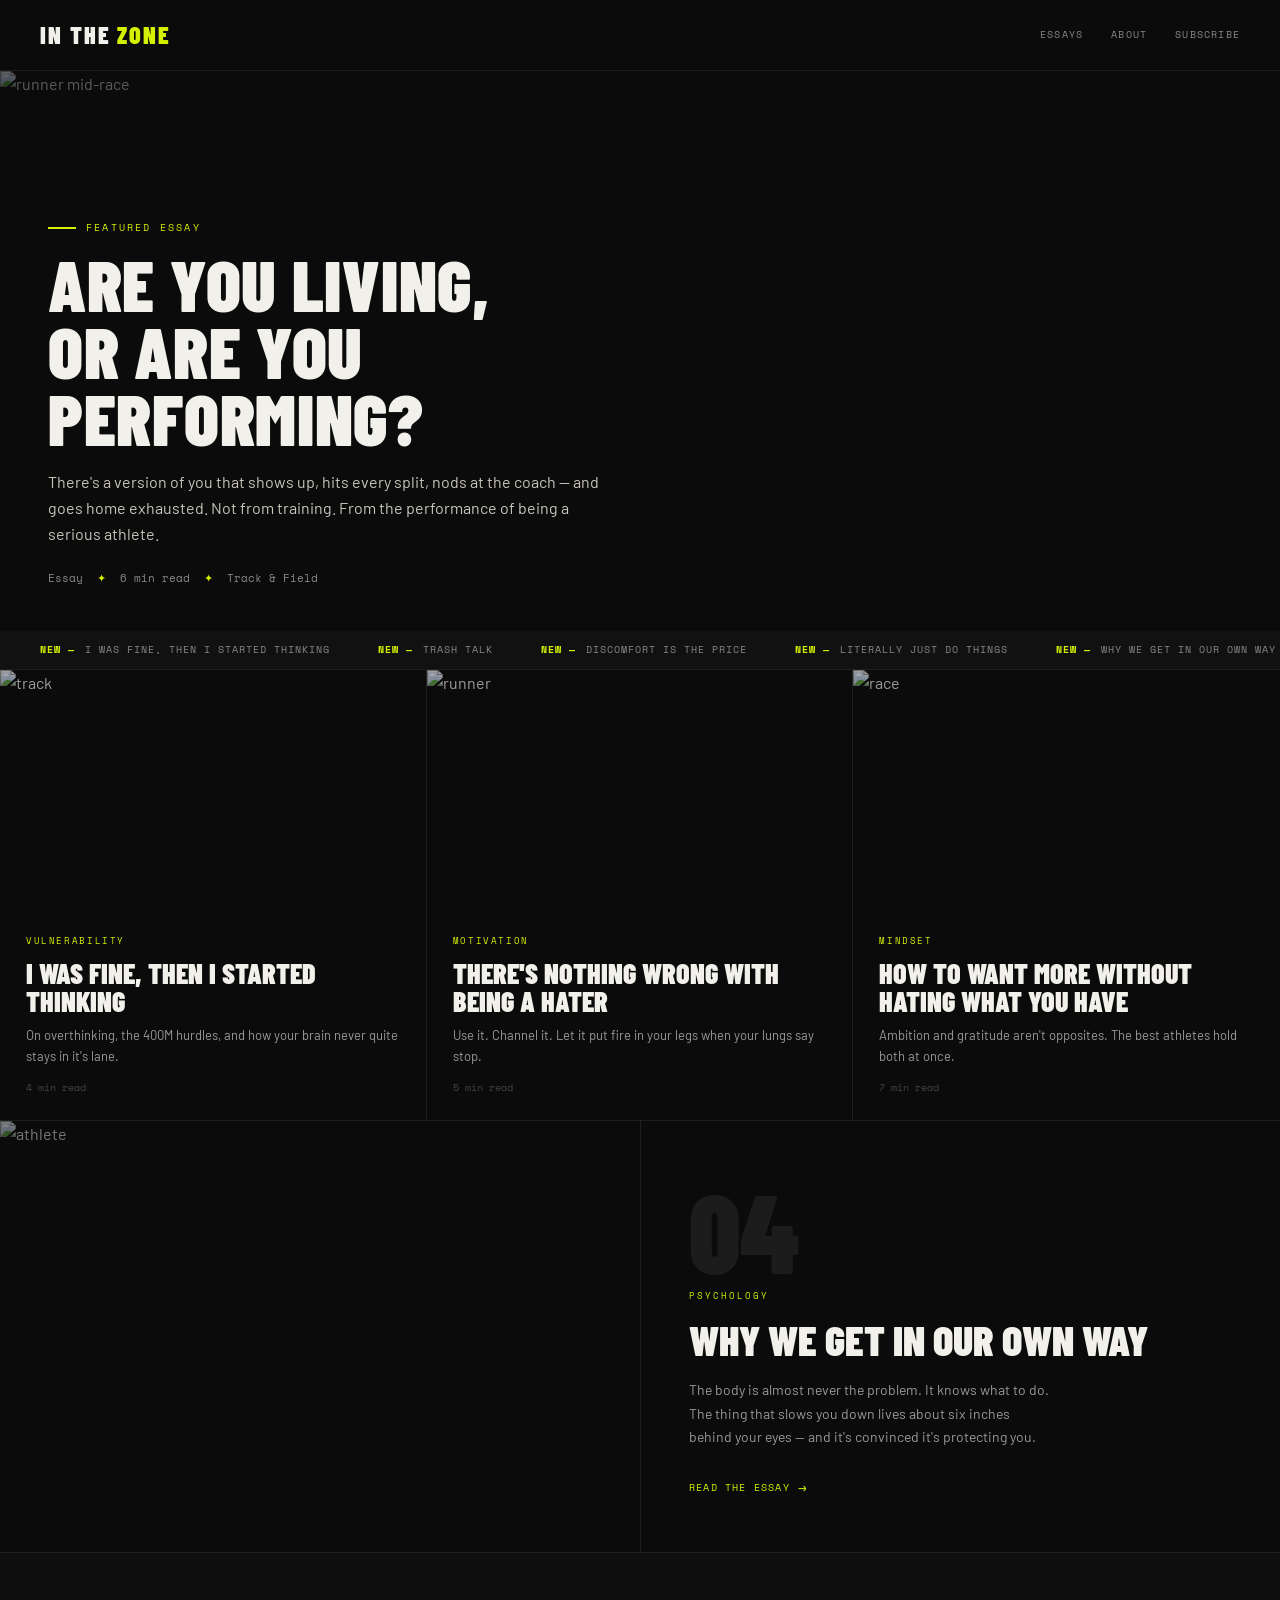
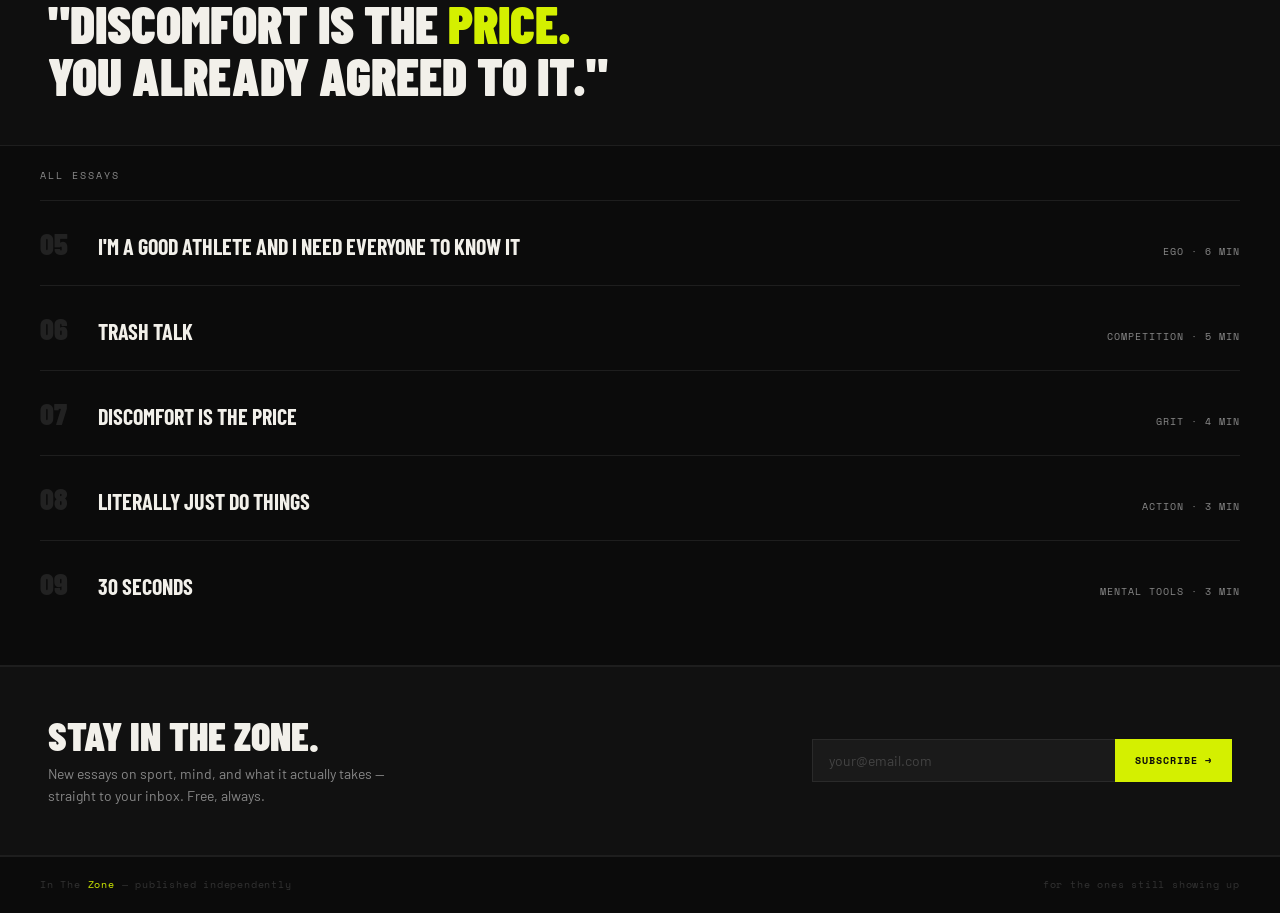
==== commit a4f1f136: "index.html" ====
--- a/index.html
+++ b/index.html
@@ -107,7 +107,7 @@
     <div class="card-body">
       <div class="card-tag">Vulnerability</div>
       <h3 class="card-hed">I Was Fine, Then I Started Thinking</h3>
-      <p class="card-dek">The fear of looking like you care more than everyone else is a cage you built yourself.</p>
+      <p class="card-dek">On overthinking, the 400M hurdles, and how your brain never quite stays in it's lane.</p>
       <div class="card-meta">4 min read</div>
     </div>
   </a>
